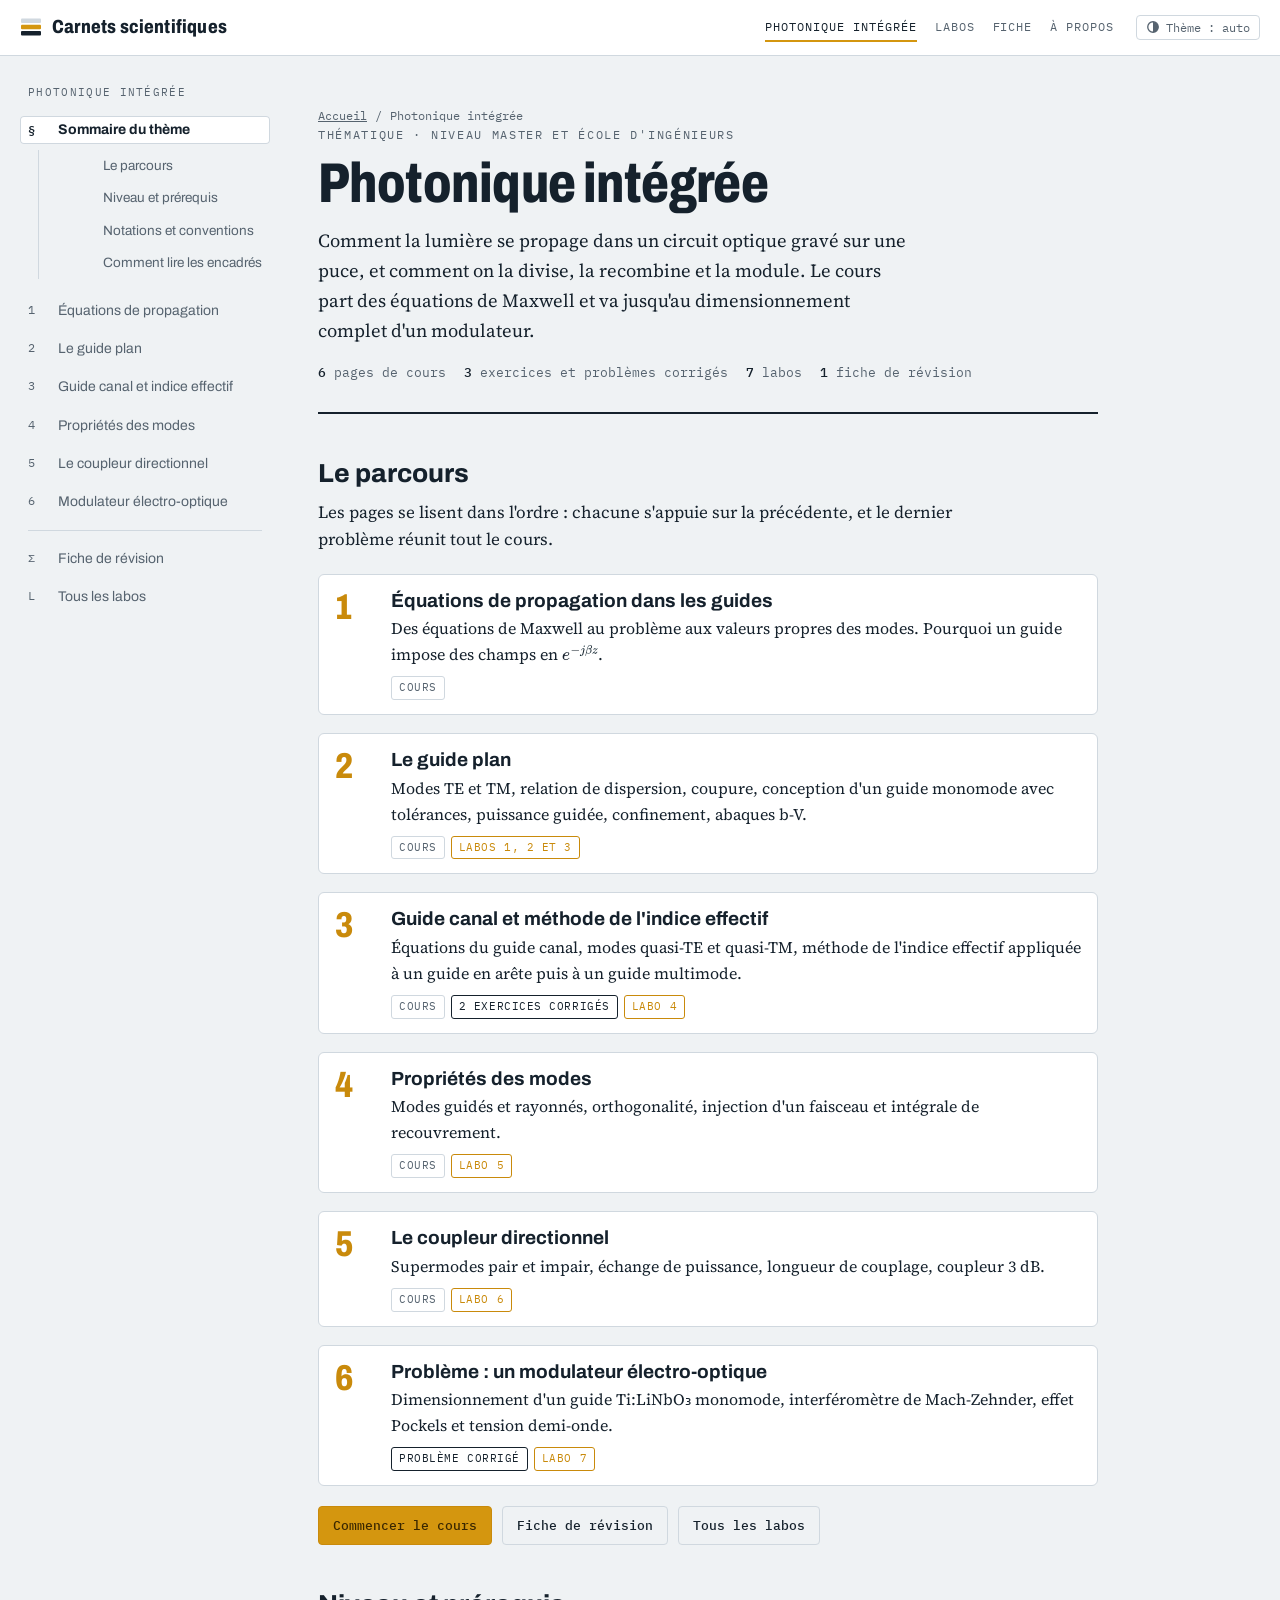
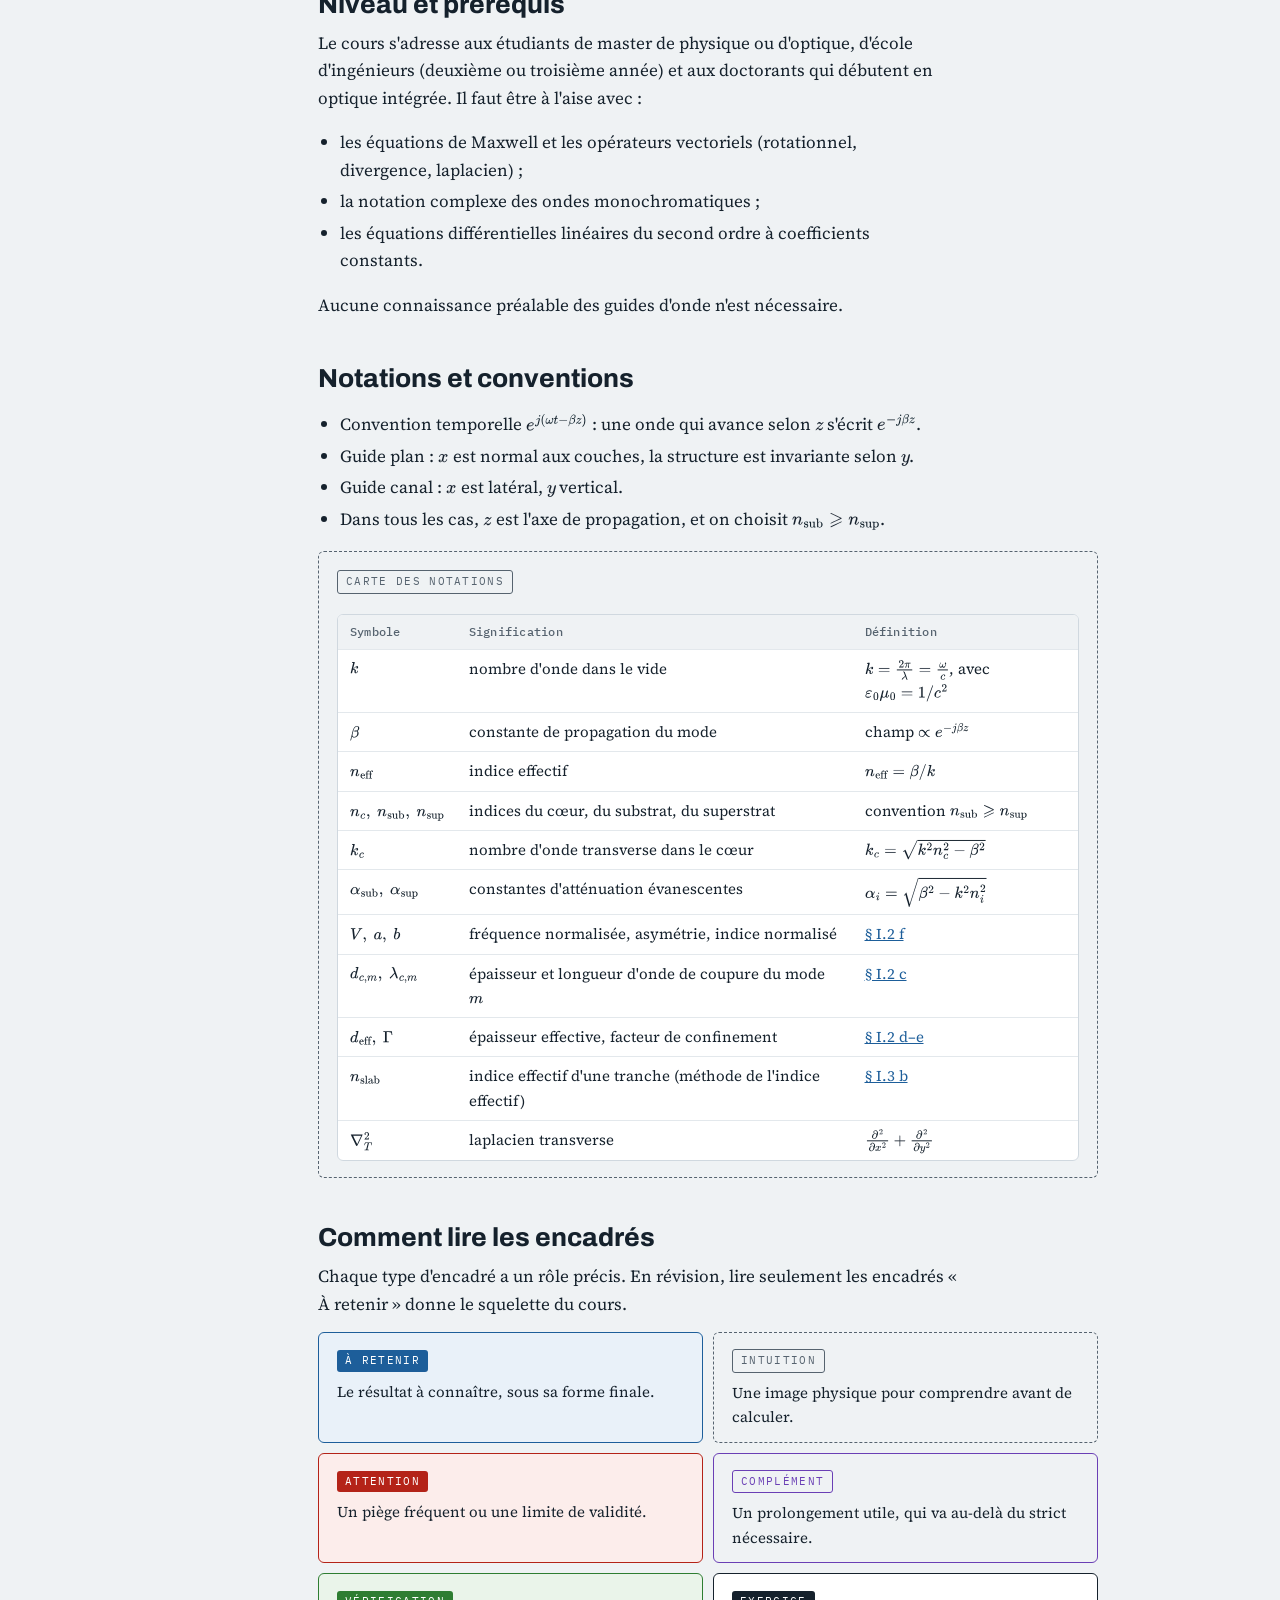
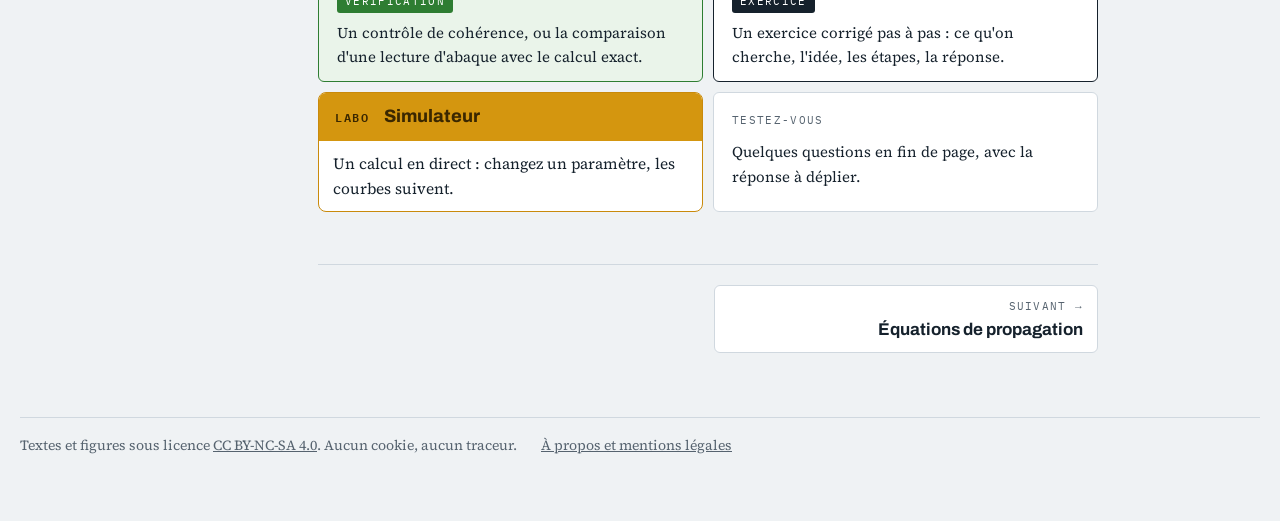
==== photonique-integree/index.html @ 3a386b7c "Add files via upload" ====
<!doctype html>
<html lang="fr">
<head>
<meta charset="utf-8">
<meta name="viewport" content="width=device-width,initial-scale=1,viewport-fit=cover">
<title>Photonique intégrée · cours, exercices corrigés et labos</title>
<meta name="claude:viewport-fit-sides" content="cover">
<meta name="description" content="Cours complet de photonique intégrée en français : guides d&#x27;onde plan et canal, méthode de l&#x27;indice effectif, coupleur directionnel, modulateur électro-optique. Démonstrations détaillées, exercices corrigés, simulateurs.">
<meta property="og:title" content="Photonique intégrée · cours, exercices corrigés et labos">
<meta property="og:description" content="Cours complet de photonique intégrée en français : guides d&#x27;onde plan et canal, méthode de l&#x27;indice effectif, coupleur directionnel, modulateur électro-optique. Démonstrations détaillées, exercices corrigés, simulateurs.">
<meta property="og:type" content="article">
<meta property="og:locale" content="fr_FR">
<meta property="og:site_name" content="Carnets scientifiques">
<meta name="theme-color" content="#EFF2F4" media="(prefers-color-scheme: light)">
<meta name="theme-color" content="#0E1317" media="(prefers-color-scheme: dark)">
<link rel="icon" href="../assets/favicon.svg" type="image/svg+xml">
<script>try{var t=localStorage.getItem('theme');if(t==='light'||t==='dark')document.documentElement.setAttribute('data-theme',t)}catch(e){}</script>
<link rel="preload" href="../assets/fonts/source-serif-4-latin-opsz-normal.woff2" as="font" type="font/woff2" crossorigin>
<link rel="stylesheet" href="../assets/fonts/polices.css">
<link rel="stylesheet" href="../assets/css/site.css">
<script defer src="../assets/js/mathjax-config.js"></script>
<script defer src="../assets/js/physique.js"></script>
<script defer src="../assets/js/trace.js"></script>
<script defer src="../assets/js/figures.js"></script>
<script defer src="../assets/js/labos.js"></script>
<script defer src="../assets/js/site.js"></script>
<script defer id="MathJax-script" src="../assets/vendor/mathjax/tex-svg-full.js"></script>
</head>
<body>
<a class="skip" href="#contenu">Aller au contenu</a>
<header class="topbar"><div class="topbar-in">
  <a class="brand" href="../index.html"><svg viewBox="0 0 22 22" aria-hidden="true"><rect x="1" y="2.5" width="20" height="4.5" rx="1" style="fill:var(--rule)"/><rect x="1" y="8.75" width="20" height="4.5" rx="1" style="fill:var(--amber)"/><rect x="1" y="15" width="20" height="4.5" rx="1" style="fill:var(--ink)"/></svg>Carnets scientifiques</a>
  <nav class="topnav" aria-label="Navigation du site">
    <a href="../photonique-integree/index.html" aria-current="page">Photonique intégrée</a>
    <a href="../photonique-integree/labos.html">Labos</a>
    <a href="../photonique-integree/fiche.html">Fiche</a>
    <a href="../a-propos.html">À propos</a>
  </nav>
  <button type="button" class="theme-btn" id="theme-toggle" aria-label="Changer de thème (automatique, clair, sombre)"><svg class="i-auto" viewBox="0 0 16 16" aria-hidden="true"><circle cx="8" cy="8" r="6" fill="none" stroke="currentColor" stroke-width="1.5"/><path d="M8 2a6 6 0 0 1 0 12z" fill="currentColor"/></svg><svg class="i-sun" viewBox="0 0 16 16" aria-hidden="true"><circle cx="8" cy="8" r="3.2" fill="currentColor"/><g stroke="currentColor" stroke-width="1.4" stroke-linecap="round"><path d="M8 1.2v1.6M8 13.2v1.6M1.2 8h1.6M13.2 8h1.6M3.2 3.2l1.1 1.1M11.7 11.7l1.1 1.1M3.2 12.8l1.1-1.1M11.7 4.3l1.1-1.1"/></g></svg><svg class="i-moon" viewBox="0 0 16 16" aria-hidden="true"><path d="M13.5 10.2A6 6 0 0 1 5.8 2.5a6 6 0 1 0 7.7 7.7z" fill="currentColor"/></svg><span>Thème : auto</span></button>
</div></header>
<div class="shell">
<aside class="side" aria-label="Sommaire">
  <p class="side-head"><a href="index.html">Photonique intégrée</a></p>
  <ol class="course">
    <li class="cur"><a href="index.html" aria-current="page"><span class="n">§</span><span>Sommaire du thème</span></a><ol class="toc" id="toc-list"></ol></li>
    <li><a href="equations-propagation.html"><span class="n">1</span><span>Équations de propagation</span></a></li>
    <li><a href="guide-plan.html"><span class="n">2</span><span>Le guide plan</span></a></li>
    <li><a href="guide-canal-indice-effectif.html"><span class="n">3</span><span>Guide canal et indice effectif</span></a></li>
    <li><a href="proprietes-des-modes.html"><span class="n">4</span><span>Propriétés des modes</span></a></li>
    <li><a href="coupleur-directionnel.html"><span class="n">5</span><span>Le coupleur directionnel</span></a></li>
    <li><a href="modulateur-electro-optique.html"><span class="n">6</span><span>Modulateur électro-optique</span></a></li>
    <li class="sep" aria-hidden="true"></li>
    <li><a href="fiche.html"><span class="n">Σ</span><span>Fiche de révision</span></a></li>
    <li><a href="labos.html"><span class="n">L</span><span>Tous les labos</span></a></li>
  </ol>
</aside>
<main id="contenu">
<div class="col">
<header class="hero">
  <nav class="crumbs" aria-label="Fil d'Ariane"><a href="../index.html">Accueil</a><span aria-hidden="true">/</span><span>Photonique intégrée</span></nav>
  <div class="eyebrow">Thématique · niveau master et école d'ingénieurs</div>
  <h1>Photonique intégrée</h1>
  <p class="lede">Comment la lumière se propage dans un circuit optique gravé sur une puce, et comment on la divise, la recombine et la module. Le cours part des équations de Maxwell et va jusqu'au dimensionnement complet d'un modulateur.</p>
  <div class="meta"><span><b>6</b> pages de cours</span><span><b>3</b> exercices et problèmes corrigés</span><span><b>7</b> labos</span><span><b>1</b> fiche de révision</span></div>
  <details class="toc-m"><summary>Dans cette page</summary><ol id="toc-list-m"></ol></details>
</header>
<h2 id="parcours">Le parcours</h2>
<p>Les pages se lisent dans l'ordre : chacune s'appuie sur la précédente, et le dernier problème réunit tout le cours.</p>
<ol class="path">
  <li><a class="pt-title" href="equations-propagation.html">Équations de propagation dans les guides</a>
    <p>Des équations de Maxwell au problème aux valeurs propres des modes. Pourquoi un guide impose des champs en $e^{-j\beta z}$.</p>
    <div class="chips"><span class="chip">Cours</span></div></li>
  <li><a class="pt-title" href="guide-plan.html">Le guide plan</a>
    <p>Modes TE et TM, relation de dispersion, coupure, conception d'un guide monomode avec tolérances, puissance guidée, confinement, abaques b-V.</p>
    <div class="chips"><span class="chip">Cours</span><span class="chip c-lab">Labos 1, 2 et 3</span></div></li>
  <li><a class="pt-title" href="guide-canal-indice-effectif.html">Guide canal et méthode de l'indice effectif</a>
    <p>Équations du guide canal, modes quasi-TE et quasi-TM, méthode de l'indice effectif appliquée à un guide en arête puis à un guide multimode.</p>
    <div class="chips"><span class="chip">Cours</span><span class="chip c-ex">2 exercices corrigés</span><span class="chip c-lab">Labo 4</span></div></li>
  <li><a class="pt-title" href="proprietes-des-modes.html">Propriétés des modes</a>
    <p>Modes guidés et rayonnés, orthogonalité, injection d'un faisceau et intégrale de recouvrement.</p>
    <div class="chips"><span class="chip">Cours</span><span class="chip c-lab">Labo 5</span></div></li>
  <li><a class="pt-title" href="coupleur-directionnel.html">Le coupleur directionnel</a>
    <p>Supermodes pair et impair, échange de puissance, longueur de couplage, coupleur 3 dB.</p>
    <div class="chips"><span class="chip">Cours</span><span class="chip c-lab">Labo 6</span></div></li>
  <li><a class="pt-title" href="modulateur-electro-optique.html">Problème : un modulateur électro-optique</a>
    <p>Dimensionnement d'un guide Ti:LiNbO₃ monomode, interféromètre de Mach-Zehnder, effet Pockels et tension demi-onde.</p>
    <div class="chips"><span class="chip c-ex">Problème corrigé</span><span class="chip c-lab">Labo 7</span></div></li>
</ol>
<div class="btns"><a class="btn" href="equations-propagation.html">Commencer le cours</a><a class="btn ghost" href="fiche.html">Fiche de révision</a><a class="btn ghost" href="labos.html">Tous les labos</a></div>

<h2 id="prerequis">Niveau et prérequis</h2>
<p>Le cours s'adresse aux étudiants de master de physique ou d'optique, d'école d'ingénieurs (deuxième ou troisième année) et aux doctorants qui débutent en optique intégrée. Il faut être à l'aise avec :</p>
<ul>
  <li>les équations de Maxwell et les opérateurs vectoriels (rotationnel, divergence, laplacien) ;</li>
  <li>la notation complexe des ondes monochromatiques ;</li>
  <li>les équations différentielles linéaires du second ordre à coefficients constants.</li>
</ul>
<p>Aucune connaissance préalable des guides d'onde n'est nécessaire.</p>

<h2 id="notations">Notations et conventions</h2>
<ul>
  <li>Convention temporelle $e^{j(\omega t - \beta z)}$ : une onde qui avance selon $z$ s'écrit $e^{-j\beta z}$.</li>
  <li>Guide plan : $x$ est normal aux couches, la structure est invariante selon $y$.</li>
  <li>Guide canal : $x$ est latéral, $y$ vertical.</li>
  <li>Dans tous les cas, $z$ est l'axe de propagation, et on choisit $\nsub \geqslant \nsup$.</li>
</ul>
<div class="box intu">
  <span class="tag">Carte des notations</span>
  <div class="tbl" style="margin-bottom:4px">
  <table>
    <thead><tr><th>Symbole</th><th>Signification</th><th>Définition</th></tr></thead>
    <tbody>
      <tr><td>$k$</td><td>nombre d'onde dans le vide</td><td>$k = \frac{2\pi}{\lambda} = \frac{\omega}{c}$, avec $\varepsilon_0\mu_0 = 1/c^2$</td></tr>
      <tr><td>$\beta$</td><td>constante de propagation du mode</td><td>champ $\propto e^{-j\beta z}$</td></tr>
      <tr><td>$\neff$</td><td>indice effectif</td><td>$\neff = \beta/k$</td></tr>
      <tr><td>$n_c,\ \nsub,\ \nsup$</td><td>indices du cœur, du substrat, du superstrat</td><td>convention $\nsub \geqslant \nsup$</td></tr>
      <tr><td>$k_c$</td><td>nombre d'onde transverse dans le cœur</td><td>$k_c = \sqrt{k^2 n_c^2 - \beta^2}$</td></tr>
      <tr><td>$\asub,\ \asup$</td><td>constantes d'atténuation évanescentes</td><td>$\alpha_i = \sqrt{\beta^2 - k^2 n_i^2}$</td></tr>
      <tr><td>$V,\ a,\ b$</td><td>fréquence normalisée, asymétrie, indice normalisé</td><td><a href="guide-plan.html#s-1-2f">§ I.2 f</a></td></tr>
      <tr><td>$d_{c,m},\ \lambda_{c,m}$</td><td>épaisseur et longueur d'onde de coupure du mode $m$</td><td><a href="guide-plan.html#s-1-2c">§ I.2 c</a></td></tr>
      <tr><td>$d_{\text{eff}},\ \Gamma$</td><td>épaisseur effective, facteur de confinement</td><td><a href="guide-plan.html#s-1-2d">§ I.2 d–e</a></td></tr>
      <tr><td>$\nslab$</td><td>indice effectif d'une tranche (méthode de l'indice effectif)</td><td><a href="guide-canal-indice-effectif.html#s-1-3b">§ I.3 b</a></td></tr>
      <tr><td>$\nabla_T^2$</td><td>laplacien transverse</td><td>$\frac{\partial^2}{\partial x^2} + \frac{\partial^2}{\partial y^2}$</td></tr>
    </tbody>
  </table>
  </div>
</div>

<h2 id="encadres">Comment lire les encadrés</h2>
<p>Chaque type d'encadré a un rôle précis. En révision, lire seulement les encadrés « À retenir » donne le squelette du cours.</p>
<div class="legend-grid">
  <div class="box key"><span class="tag">À retenir</span><p>Le résultat à connaître, sous sa forme finale.</p></div>
  <div class="box intu"><span class="tag">Intuition</span><p>Une image physique pour comprendre avant de calculer.</p></div>
  <div class="box warn"><span class="tag">Attention</span><p>Un piège fréquent ou une limite de validité.</p></div>
  <div class="box comp"><span class="tag">Complément</span><p>Un prolongement utile, qui va au-delà du strict nécessaire.</p></div>
  <div class="box check"><span class="tag">Vérification</span><p>Un contrôle de cohérence, ou la comparaison d'une lecture d'abaque avec le calcul exact.</p></div>
  <div class="box td"><span class="tag">Exercice</span><p>Un exercice corrigé pas à pas : ce qu'on cherche, l'idée, les étapes, la réponse.</p></div>
  <div class="lab"><div class="lab-head"><span class="lab-id">Labo</span><span class="lab-name">Simulateur</span></div><div class="lab-body"><p class="lab-intro">Un calcul en direct : changez un paramètre, les courbes suivent.</p></div></div>
  <div class="box"><span class="tag" style="padding-left:0;color:var(--muted)">Testez-vous</span><p>Quelques questions en fin de page, avec la réponse à déplier.</p></div>
</div>

<nav class="pager" aria-label="Pages voisines"><a class="next" href="equations-propagation.html"><span class="pl">Suivant →</span><span class="pt">Équations de propagation</span></a></nav>
</div>
</main>
</div>
<footer class="site-foot">
  <span>Textes et figures sous licence <a href="https://creativecommons.org/licenses/by-nc-sa/4.0/deed.fr" rel="license">CC BY-NC-SA 4.0</a>. Aucun cookie, aucun traceur.</span>
  <nav aria-label="Pied de page"><a href="../a-propos.html">À propos et mentions légales</a></nav>
</footer>
</body>
</html>
---- assets/fonts/polices.css ----
/* Polices hébergées sur le site (licence SIL Open Font License, voir LICENSE-*.txt).
   Aucune requête vers un service tiers. */
@font-face{font-family:'Archivo';font-style:normal;font-display:swap;font-weight:100 900;font-stretch:62% 125%;src:url(./archivo-latin-standard-normal.woff2) format('woff2-variations');unicode-range:U+0000-00FF,U+0131,U+0152-0153,U+02BB-02BC,U+02C6,U+02DA,U+02DC,U+0304,U+0308,U+0329,U+2000-206F,U+20AC,U+2122,U+2191,U+2193,U+2212,U+2215,U+FEFF,U+FFFD}
@font-face{font-family:'Archivo';font-style:normal;font-display:swap;font-weight:100 900;font-stretch:62% 125%;src:url(./archivo-latin-ext-standard-normal.woff2) format('woff2-variations');unicode-range:U+0100-02BA,U+02BD-02C5,U+02C7-02CC,U+02CE-02D7,U+02DD-02FF,U+0304,U+0308,U+0329,U+1D00-1DBF,U+1E00-1E9F,U+1EF2-1EFF,U+2020,U+20A0-20AB,U+20AD-20C4,U+2113,U+2C60-2C7F,U+A720-A7FF}
@font-face{font-family:'Source Serif 4';font-style:normal;font-display:swap;font-weight:200 900;src:url(./source-serif-4-latin-opsz-normal.woff2) format('woff2-variations');unicode-range:U+0000-00FF,U+0131,U+0152-0153,U+02BB-02BC,U+02C6,U+02DA,U+02DC,U+0304,U+0308,U+0329,U+2000-206F,U+20AC,U+2122,U+2191,U+2193,U+2212,U+2215,U+FEFF,U+FFFD}
@font-face{font-family:'Source Serif 4';font-style:italic;font-display:swap;font-weight:200 900;src:url(./source-serif-4-latin-opsz-italic.woff2) format('woff2-variations');unicode-range:U+0000-00FF,U+0131,U+0152-0153,U+02BB-02BC,U+02C6,U+02DA,U+02DC,U+0304,U+0308,U+0329,U+2000-206F,U+20AC,U+2122,U+2191,U+2193,U+2212,U+2215,U+FEFF,U+FFFD}
@font-face{font-family:'Source Serif 4';font-style:normal;font-display:swap;font-weight:200 900;src:url(./source-serif-4-latin-ext-opsz-normal.woff2) format('woff2-variations');unicode-range:U+0100-02BA,U+02BD-02C5,U+02C7-02CC,U+02CE-02D7,U+02DD-02FF,U+0304,U+0308,U+0329,U+1D00-1DBF,U+1E00-1E9F,U+1EF2-1EFF,U+2020,U+20A0-20AB,U+20AD-20C4,U+2113,U+2C60-2C7F,U+A720-A7FF}
@font-face{font-family:'Source Serif 4';font-style:italic;font-display:swap;font-weight:200 900;src:url(./source-serif-4-latin-ext-opsz-italic.woff2) format('woff2-variations');unicode-range:U+0100-02BA,U+02BD-02C5,U+02C7-02CC,U+02CE-02D7,U+02DD-02FF,U+0304,U+0308,U+0329,U+1D00-1DBF,U+1E00-1E9F,U+1EF2-1EFF,U+2020,U+20A0-20AB,U+20AD-20C4,U+2113,U+2C60-2C7F,U+A720-A7FF}
@font-face{font-family:'Source Serif 4';font-style:normal;font-display:swap;font-weight:200 900;src:url(./source-serif-4-greek-opsz-normal.woff2) format('woff2-variations');unicode-range:U+0370-0377,U+037A-037F,U+0384-038A,U+038C,U+038E-03A1,U+03A3-03FF}
@font-face{font-family:'Source Serif 4';font-style:italic;font-display:swap;font-weight:200 900;src:url(./source-serif-4-greek-opsz-italic.woff2) format('woff2-variations');unicode-range:U+0370-0377,U+037A-037F,U+0384-038A,U+038C,U+038E-03A1,U+03A3-03FF}
@font-face{font-family:'IBM Plex Mono';font-style:normal;font-display:swap;font-weight:400;src:url(./ibm-plex-mono-latin-400-normal.woff2) format('woff2');unicode-range:U+0000-00FF,U+0131,U+0152-0153,U+02BB-02BC,U+02C6,U+02DA,U+02DC,U+0304,U+0308,U+0329,U+2000-206F,U+20AC,U+2122,U+2191,U+2193,U+2212,U+2215,U+FEFF,U+FFFD}
@font-face{font-family:'IBM Plex Mono';font-style:normal;font-display:swap;font-weight:500;src:url(./ibm-plex-mono-latin-500-normal.woff2) format('woff2');unicode-range:U+0000-00FF,U+0131,U+0152-0153,U+02BB-02BC,U+02C6,U+02DA,U+02DC,U+0304,U+0308,U+0329,U+2000-206F,U+20AC,U+2122,U+2191,U+2193,U+2212,U+2215,U+FEFF,U+FFFD}
@font-face{font-family:'IBM Plex Mono';font-style:normal;font-display:swap;font-weight:600;src:url(./ibm-plex-mono-latin-600-normal.woff2) format('woff2');unicode-range:U+0000-00FF,U+0131,U+0152-0153,U+02BB-02BC,U+02C6,U+02DA,U+02DC,U+0304,U+0308,U+0329,U+2000-206F,U+20AC,U+2122,U+2191,U+2193,U+2212,U+2215,U+FEFF,U+FFFD}
@font-face{font-family:'IBM Plex Mono';font-style:normal;font-display:swap;font-weight:400;src:url(./ibm-plex-mono-latin-ext-400-normal.woff2) format('woff2');unicode-range:U+0100-02BA,U+02BD-02C5,U+02C7-02CC,U+02CE-02D7,U+02DD-02FF,U+0304,U+0308,U+0329,U+1D00-1DBF,U+1E00-1E9F,U+1EF2-1EFF,U+2020,U+20A0-20AB,U+20AD-20C4,U+2113,U+2C60-2C7F,U+A720-A7FF}
@font-face{font-family:'IBM Plex Mono';font-style:normal;font-display:swap;font-weight:500;src:url(./ibm-plex-mono-latin-ext-500-normal.woff2) format('woff2');unicode-range:U+0100-02BA,U+02BD-02C5,U+02C7-02CC,U+02CE-02D7,U+02DD-02FF,U+0304,U+0308,U+0329,U+1D00-1DBF,U+1E00-1E9F,U+1EF2-1EFF,U+2020,U+20A0-20AB,U+20AD-20C4,U+2113,U+2C60-2C7F,U+A720-A7FF}
@font-face{font-family:'IBM Plex Mono';font-style:normal;font-display:swap;font-weight:600;src:url(./ibm-plex-mono-latin-ext-600-normal.woff2) format('woff2');unicode-range:U+0100-02BA,U+02BD-02C5,U+02C7-02CC,U+02CE-02D7,U+02DD-02FF,U+0304,U+0308,U+0329,U+1D00-1DBF,U+1E00-1E9F,U+1EF2-1EFF,U+2020,U+20A0-20AB,U+20AD-20C4,U+2113,U+2C60-2C7F,U+A720-A7FF}
---- assets/css/site.css ----
/* Feuille de style commune à toutes les pages. Les couleurs sont des jetons (:root), redéfinis pour le thème sombre. */

/* Mise en page : barre de site, sommaire collant à gauche (cours + sections de la page), colonne de lecture ~74ch.
   Les labos sont des panneaux « salle jaune » (éclairage inactinique des salles de lithographie). */
:root{
  --bg:#EFF2F4; --paper:#FFFFFF; --ink:#15212C; --muted:#56636F; --rule:#D0D8DF; --rule-soft:#E3E8EC;
  --amber:#D4960F; --amber-ink:#3A2700; --amber-line:#C98A0B; --amber-wash:#FCF5E3;
  --field:#1D6FB8; --m1:#C2185B; --m2:#2E7D32; --m3:#D96C00; --m4:#6A3FB5;
  --warn:#B42318; --warn-wash:#FCEDEB; --key:#1D5E9A; --key-wash:#E9F1F9; --ok:#2E7D32; --ok-wash:#EAF4EA;
  --core:#BCD3E8; --sub:#E2E8ED; --sup:#F7F9FA; --core-line:#6F97BD;
  --pos:#D2492A; --neg:#2366B8;
  --f-display:"Archivo","Helvetica Neue",Arial,sans-serif;
  --f-body:"Source Serif 4","Iowan Old Style",Georgia,serif;
  --f-mono:"IBM Plex Mono",ui-monospace,"SFMono-Regular",Menlo,monospace;
}
@media (prefers-color-scheme: dark){
  :root:not([data-theme="light"]){
    --bg:#0E1317; --paper:#151C22; --ink:#E4EAEF; --muted:#9AA7B2; --rule:#2B353E; --rule-soft:#222B33;
    --amber:#E3A62A; --amber-ink:#241800; --amber-line:#B98714; --amber-wash:#231D10;
    --field:#5AA9EA; --m1:#F06292; --m2:#66BB6A; --m3:#FFA040; --m4:#A98BE8;
    --warn:#F2836F; --warn-wash:#2A1715; --key:#7DB4E8; --key-wash:#14212D; --ok:#7CC47F; --ok-wash:#142217;
    --core:#2D4A66; --sub:#1E262D; --sup:#11171C; --core-line:#5D8BB6;
    --pos:#F07A57; --neg:#5B9BE6;
    color-scheme:dark;
  }
}
:root[data-theme="dark"]{
  --bg:#0E1317; --paper:#151C22; --ink:#E4EAEF; --muted:#9AA7B2; --rule:#2B353E; --rule-soft:#222B33;
  --amber:#E3A62A; --amber-ink:#241800; --amber-line:#B98714; --amber-wash:#231D10;
  --field:#5AA9EA; --m1:#F06292; --m2:#66BB6A; --m3:#FFA040; --m4:#A98BE8;
  --warn:#F2836F; --warn-wash:#2A1715; --key:#7DB4E8; --key-wash:#14212D; --ok:#7CC47F; --ok-wash:#142217;
  --core:#2D4A66; --sub:#1E262D; --sup:#11171C; --core-line:#5D8BB6;
  --pos:#F07A57; --neg:#5B9BE6;
  color-scheme:dark;
}
*{box-sizing:border-box}
body{margin:0}
html{scroll-behavior:smooth}
@media (prefers-reduced-motion: reduce){html{scroll-behavior:auto}}
body{background:var(--bg);color:var(--ink);font-family:var(--f-body);font-size:17px;line-height:1.62;
  padding-left:max(16px,env(safe-area-inset-left,0px));padding-right:max(16px,env(safe-area-inset-right,0px));padding-block:0 64px}
a{color:var(--key)}
a:focus-visible,button:focus-visible,input:focus-visible,select:focus-visible,summary:focus-visible{outline:2px solid var(--amber);outline-offset:2px}
.shell{max-width:1240px;margin:0 auto;display:grid;grid-template-columns:250px minmax(0,1fr);gap:48px}
@media (max-width:980px){.shell{grid-template-columns:minmax(0,1fr);gap:0}}

/* ---------- Colonne principale ---------- */
main{min-width:0;padding-block:28px 0}
.col{max-width:780px}
header.hero{padding-block:22px 30px;border-bottom:2px solid var(--ink);margin-bottom:12px}
.eyebrow{font-family:var(--f-mono);font-size:12px;letter-spacing:.14em;text-transform:uppercase;color:var(--muted)}
h1{font-family:var(--f-display);font-stretch:78%;font-weight:800;font-size:clamp(34px,5.6vw,56px);line-height:1.02;letter-spacing:-.01em;margin:10px 0 14px;text-wrap:balance}
.lede{font-size:18.5px;color:var(--ink);max-width:66ch;margin:0}
.meta{display:flex;flex-wrap:wrap;gap:8px 18px;margin-top:16px;font-family:var(--f-mono);font-size:12.5px;color:var(--muted)}
.meta b{color:var(--ink);font-weight:500}
section.chap{padding-top:22px}
.chap-title{font-family:var(--f-display);font-stretch:85%;font-weight:800;font-size:clamp(28px,4vw,38px);line-height:1.1;margin:34px 0 4px;text-wrap:balance}
.chap-title .num{color:var(--muted);font-weight:600;margin-right:.35em}
h2{font-family:var(--f-display);font-weight:750;font-size:26px;line-height:1.18;margin:44px 0 6px;text-wrap:balance;scroll-margin-top:16px}
h2 .num{font-family:var(--f-mono);font-weight:500;font-size:.62em;color:var(--muted);display:block;letter-spacing:.06em;margin-bottom:2px}
h3{font-family:var(--f-mono);font-weight:600;font-size:12.5px;letter-spacing:.1em;text-transform:uppercase;color:var(--muted);margin:26px 0 4px;scroll-margin-top:16px}
h4{font-family:var(--f-mono);font-weight:600;font-size:12.5px;letter-spacing:.1em;text-transform:uppercase;color:var(--muted);margin:22px 0 4px}
p{margin:10px 0;max-width:72ch}
ul,ol{max-width:70ch;padding-left:1.3em}
li{margin:4px 0}
.small{font-size:15px;color:var(--muted)}
mjx-container[jax="SVG"][display="true"]{overflow-x:auto;overflow-y:hidden;max-width:100%;padding:2px 0;margin:12px 0!important}
.eq-steps{display:grid;gap:0}
.mono{font-family:var(--f-mono);font-size:.88em}

/* ---------- Encadrés ---------- */
.box{border:1px solid var(--rule);background:var(--paper);border-radius:6px;padding:14px 18px 12px;margin:18px 0;position:relative}
.box > .tag{font-family:var(--f-mono);font-size:11px;letter-spacing:.12em;text-transform:uppercase;display:inline-block;padding:2px 8px;border-radius:3px;margin-bottom:4px}
.box p:first-of-type{margin-top:4px}
.box.key{border-color:var(--key);background:var(--key-wash)}
.box.key > .tag{background:var(--key);color:var(--paper)}
.box.warn{border-color:var(--warn);background:var(--warn-wash)}
.box.warn > .tag{background:var(--warn);color:var(--paper)}
.box.intu{border-style:dashed;border-color:var(--muted);background:transparent}
.box.intu > .tag{border:1px solid var(--muted);color:var(--muted)}
.box.check{border-color:var(--ok);background:var(--ok-wash)}
.box.check > .tag{background:var(--ok);color:var(--paper)}
.box.comp{border-color:var(--m4);background:transparent}
.box.comp > .tag{border:1px solid var(--m4);color:var(--m4)}
.box.td{border-color:var(--ink);border-width:1px 1px 1px 1px;background:var(--paper)}
.box.td > .tag{background:var(--ink);color:var(--paper)}

/* ---------- Figures ---------- */
figure{margin:22px 0;min-width:0}
figure .fig-scroll{overflow-x:auto;background:var(--paper);border:1px solid var(--rule-soft);border-radius:6px;padding:10px}
figure .fig-scroll > svg{display:block;width:100%;min-width:520px;height:auto}
figure .fig-scroll.narrow > svg{min-width:300px;max-width:440px;margin:0 auto}
figcaption{font-size:14.5px;color:var(--muted);margin-top:8px;max-width:72ch;line-height:1.45}
figcaption b{color:var(--ink);font-family:var(--f-mono);font-weight:500;font-size:12.5px;letter-spacing:.04em;margin-right:6px}
svg text{font-family:var(--f-mono)}
.plot svg{display:block;width:100%;height:auto}
.maps{display:grid;grid-template-columns:repeat(auto-fill,minmax(150px,1fr));gap:12px}
.maps figure{margin:0}
.maps canvas{width:100%;height:auto;display:block;border-radius:4px}
.maps .mlab{font-family:var(--f-mono);font-size:12.5px;margin-top:4px;color:var(--ink)}
.maps .mlab span{color:var(--muted)}

/* ---------- Tableaux ---------- */
.tbl{overflow-x:auto;margin:16px 0;border:1px solid var(--rule);border-radius:6px;background:var(--paper)}
table{border-collapse:collapse;width:100%;font-size:15px}
th,td{padding:7px 12px;text-align:left;border-bottom:1px solid var(--rule-soft);vertical-align:top}
th{font-family:var(--f-mono);font-size:12px;letter-spacing:.02em;color:var(--muted);font-weight:500;background:var(--bg)}
tr:last-child td{border-bottom:0}
td.num,th.num{text-align:right;font-family:var(--f-mono);font-variant-numeric:tabular-nums;font-size:14px;white-space:nowrap}
td.flag{color:var(--warn);font-family:var(--f-mono);font-size:13px}

/* ---------- Labos (panneaux « salle jaune ») ---------- */
.lab{border:1px solid var(--amber-line);border-radius:8px;background:var(--paper);margin:28px 0;overflow:hidden;scroll-margin-top:16px}
.lab-head{background:var(--amber);color:var(--amber-ink);padding:9px 16px;display:flex;flex-wrap:wrap;gap:4px 14px;align-items:baseline}
.lab-head .lab-id{font-family:var(--f-mono);font-size:12px;font-weight:600;letter-spacing:.14em;text-transform:uppercase}
.lab-head .lab-name{font-family:var(--f-display);font-weight:750;font-size:18px}
.lab-body{padding:14px 16px 16px;display:grid;gap:14px}
.lab-intro{font-size:15.5px;margin:0;max-width:75ch}
.ctrls{display:grid;grid-template-columns:repeat(auto-fill,minmax(210px,1fr));gap:10px 18px;background:var(--amber-wash);border:1px solid var(--rule-soft);border-radius:6px;padding:12px 14px}
.ctl{display:grid;gap:3px;min-width:0}
.ctl label{font-family:var(--f-mono);font-size:12px;color:var(--muted);display:flex;justify-content:space-between;gap:6px}
.ctl .row{display:grid;grid-template-columns:minmax(0,1fr) 84px;gap:8px;align-items:center}
.ctl input[type=range]{width:100%;accent-color:var(--amber-line);min-width:0}
.ctl input[type=number],.ctl select{width:100%;font-family:var(--f-mono);font-size:13.5px;padding:4px 6px;border:1px solid var(--rule);border-radius:4px;background:var(--paper);color:var(--ink);font-variant-numeric:tabular-nums}
.ctl select{grid-column:1/-1}
.presets{display:flex;flex-wrap:wrap;gap:8px;align-items:center}
.presets span{font-family:var(--f-mono);font-size:12px;color:var(--muted)}
button.pre{font-family:var(--f-mono);font-size:12.5px;padding:5px 10px;border-radius:4px;border:1px solid var(--amber-line);background:var(--paper);color:var(--ink);cursor:pointer}
button.pre:hover{background:var(--amber-wash)}
button.pre[aria-pressed="true"]{background:var(--amber);color:var(--amber-ink);border-color:var(--amber)}
.readout{display:grid;grid-template-columns:repeat(auto-fill,minmax(150px,1fr));gap:8px}
.ro{border:1px solid var(--rule);border-radius:6px;padding:8px 10px;background:var(--paper);min-width:0}
.ro .k{font-family:var(--f-mono);font-size:11.5px;color:var(--muted);letter-spacing:.04em}
.ro .v{font-family:var(--f-mono);font-size:18px;font-variant-numeric:tabular-nums;font-weight:500;overflow-wrap:anywhere}
.ro.good{border-color:var(--ok)} .ro.bad{border-color:var(--warn)}
.ro.good .v{color:var(--ok)} .ro.bad .v{color:var(--warn)}
.plots{display:grid;grid-template-columns:repeat(auto-fit,minmax(300px,1fr));gap:14px}
.plot{min-width:0;border:1px solid var(--rule-soft);border-radius:6px;padding:6px;background:var(--paper)}
.plot .pt{font-family:var(--f-mono);font-size:12px;color:var(--muted);padding:2px 4px 4px}
.lab canvas{width:100%;height:auto;display:block}
.legend{display:flex;flex-wrap:wrap;gap:6px 14px;font-family:var(--f-mono);font-size:12px;color:var(--muted);padding:2px 4px}
.legend i{display:inline-block;width:14px;height:3px;vertical-align:middle;margin-right:5px;border-radius:2px}
.mode-pick{display:flex;flex-wrap:wrap;gap:6px}
.lab .note{font-size:14px;color:var(--muted);margin:0}
hr.sep{border:0;border-top:1px solid var(--rule);margin:40px 0}

/* SVG : classes liées aux jetons de couleur */
.s-ink{stroke:var(--ink);fill:none}
.s-mut{stroke:var(--muted);fill:none}
.s-rule{stroke:var(--rule);fill:none}
.s-f{stroke:var(--field);fill:none}
.s-acc{stroke:var(--amber-line);fill:none}
.s-warn{stroke:var(--warn);fill:none}
.f-core{fill:var(--core);stroke:var(--core-line)}
.f-sub{fill:var(--sub);stroke:none}
.f-sup{fill:var(--sup);stroke:none}
.f-paper{fill:var(--paper)}
.f-ink{fill:var(--ink)} .f-mut{fill:var(--muted)} .f-f{fill:var(--field)} .f-acc{fill:var(--amber-line)} .f-warn{fill:var(--warn)}
.f-m1{fill:var(--m1)}
.t{fill:var(--ink);font-size:13px}
.t.s{font-size:11.5px} .t.m{fill:var(--muted)} .t.f{fill:var(--field)} .t.w{fill:var(--warn)} .t.b{font-weight:600}
.t.acc{fill:var(--amber-line)}
.grid{stroke:var(--rule-soft);stroke-width:1}
.axis{stroke:var(--muted);stroke-width:1}
.c0{stroke:var(--field)} .c1{stroke:var(--m1)} .c2{stroke:var(--m2)} .c3{stroke:var(--m3)} .c4{stroke:var(--m4)} .cI{stroke:var(--ink)} .cM{stroke:var(--muted)} .cA{stroke:var(--amber-line)} .cW{stroke:var(--warn)}
.fc0{fill:var(--field)} .fc1{fill:var(--m1)} .fc2{fill:var(--m2)} .fc3{fill:var(--m3)} .fc4{fill:var(--m4)}
.band-sub{fill:var(--sub)} .band-core{fill:var(--core);opacity:.7} .band-sup{fill:var(--sup)} .band-win{fill:var(--ok);opacity:.14} .band-amb{fill:var(--amber);opacity:.16}
.band-bad{fill:var(--warn);opacity:.12}
/* ---------- Corrections pas à pas ---------- */
.goal{border-left:3px solid var(--amber-line);background:var(--amber-wash);padding:9px 14px;border-radius:0 6px 6px 0;margin:14px 0;max-width:none}
ol.steps{list-style:none;counter-reset:st;padding:0;margin:14px 0 10px;max-width:none}
ol.steps>li{counter-increment:st;position:relative;padding:0 0 14px 40px;margin:0}
ol.steps>li::before{content:counter(st);position:absolute;left:0;top:1px;width:26px;height:26px;border-radius:50%;border:1.5px solid var(--ink);background:var(--paper);font-family:var(--f-mono);font-size:12.5px;font-weight:600;display:flex;align-items:center;justify-content:center}
ol.steps>li::after{content:"";position:absolute;left:13px;top:31px;bottom:4px;border-left:1px dashed var(--rule)}
ol.steps>li:last-child::after{display:none}
ol.steps .st{display:block;font-family:var(--f-display);font-weight:700;font-size:16.5px;line-height:1.3;margin:2px 0 2px}
ol.steps p{margin:6px 0}
ol.steps ul{margin:6px 0}
ol.steps .tbl{margin:10px 0}
.why{color:var(--muted);font-size:15.5px}
.why::before{content:"Pourquoi · ";font-family:var(--f-mono);font-size:11px;letter-spacing:.08em;text-transform:uppercase;color:var(--amber-line)}
.res{border:1.5px solid var(--ok);background:var(--ok-wash);border-radius:6px;padding:8px 14px 10px;margin:10px 0 6px;max-width:72ch}
.res::before{content:"Réponse";display:block;font-family:var(--f-mono);font-size:11px;letter-spacing:.12em;text-transform:uppercase;color:var(--ok);margin-bottom:2px}
.qh{font-family:var(--f-display);font-weight:700;font-size:18.5px;line-height:1.3;margin:30px 0 6px;max-width:none}
.qh .qn{font-family:var(--f-mono);font-size:12px;font-weight:600;background:var(--ink);color:var(--paper);padding:3px 8px;border-radius:3px;margin-right:10px;vertical-align:2px}
.pc{font-family:var(--f-mono);font-size:10.5px;font-weight:500;letter-spacing:.08em;text-transform:uppercase;color:var(--m4);border:1px solid var(--m4);padding:1px 6px;border-radius:3px;margin-left:8px;vertical-align:3px;white-space:nowrap}
.recap-grid{display:grid;grid-template-columns:repeat(auto-fit,minmax(320px,1fr));gap:12px}
.recap-grid .box{margin:0;min-width:0}
.recap-grid mjx-container[jax="SVG"][display="true"]{font-size:88%}

/* =====================================================================
   Structure du site : barre, sommaire latéral, fil d'Ariane, navigation
   ===================================================================== */
.skip{position:absolute;left:-9999px;top:0}
.skip:focus{left:max(16px,env(safe-area-inset-left,0px));top:8px;z-index:20;background:var(--paper);color:var(--ink);padding:8px 12px;border:2px solid var(--amber);border-radius:4px}

.topbar{background:var(--paper);border-bottom:1px solid var(--rule);
  margin-left:calc(-1 * max(16px,env(safe-area-inset-left,0px)));margin-right:calc(-1 * max(16px,env(safe-area-inset-right,0px)));
  padding-left:max(16px,env(safe-area-inset-left,0px));padding-right:max(16px,env(safe-area-inset-right,0px))}
.topbar-in{max-width:1240px;margin:0 auto;display:flex;flex-wrap:wrap;align-items:center;gap:10px 22px;padding-block:12px}
.brand{font-family:var(--f-display);font-weight:800;font-stretch:80%;font-size:19px;letter-spacing:.01em;color:var(--ink);text-decoration:none;display:flex;align-items:center;gap:10px;margin-right:auto}
.brand svg{width:22px;height:22px;flex:none}
.topnav{display:flex;flex-wrap:wrap;align-items:center;gap:4px 18px;font-family:var(--f-mono);font-size:12px;letter-spacing:.08em;text-transform:uppercase}
.topnav a{color:var(--muted);text-decoration:none;padding:4px 0;border-bottom:2px solid transparent}
.topnav a:hover{color:var(--ink)}
.topnav a[aria-current]{color:var(--ink);border-bottom-color:var(--amber)}
.theme-btn{font-family:var(--f-mono);font-size:12px;color:var(--muted);background:transparent;border:1px solid var(--rule);border-radius:4px;padding:4px 9px;cursor:pointer;display:inline-flex;gap:6px;align-items:center}
.theme-btn:hover{color:var(--ink);border-color:var(--muted)}
.theme-btn svg{width:14px;height:14px;flex:none}
@media (max-width:640px){
  .topbar-in{gap:6px 14px;padding-block:10px}
  .brand{font-size:18px}
  .theme-btn{order:2;padding:6px}
  .theme-btn span{position:absolute;width:1px;height:1px;overflow:hidden;clip:rect(0 0 0 0);white-space:nowrap}
  .topnav{order:3;width:100%;gap:2px 14px;font-size:11.5px;letter-spacing:.04em}
}
.theme-btn .i-sun,.theme-btn .i-moon,.theme-btn .i-auto{display:none}
.theme-btn[data-mode="light"] .i-sun,.theme-btn[data-mode="dark"] .i-moon,.theme-btn[data-mode="auto"] .i-auto{display:block}

/* Sommaire latéral : liste des chapitres, la page courante déplie ses sections */
.side{position:sticky;top:env(safe-area-inset-top,0px);align-self:start;max-height:100vh;overflow:auto;padding-block:28px;font-family:var(--f-display);font-size:14px}
.side-head{font-family:var(--f-mono);font-size:11px;letter-spacing:.12em;text-transform:uppercase;color:var(--muted);margin:0 0 10px;padding-left:8px}
.side-head a{color:inherit;text-decoration:none}
.side-head a:hover{color:var(--ink)}
ol.course{list-style:none;margin:0;padding:0;display:grid;gap:2px}
ol.course > li > a{display:grid;grid-template-columns:24px 1fr;gap:6px;text-decoration:none;color:var(--muted);padding:5px 8px;border-radius:4px;line-height:1.3}
ol.course > li > a .n{font-family:var(--f-mono);font-size:11.5px;padding-top:1px}
ol.course > li > a:hover{color:var(--ink);background:var(--paper)}
ol.course > li.cur > a{color:var(--ink);font-weight:700;background:var(--paper);box-shadow:inset 0 0 0 1px var(--rule)}
ol.course > li.sep{border-top:1px solid var(--rule);margin:8px 8px}
ol.toc:empty{display:none}
ol.toc{list-style:none;margin:6px 0 8px 18px;padding:0 0 0 8px;border-left:1px solid var(--rule);display:grid;gap:1px;font-size:13.5px}
ol.toc li a{display:grid;grid-template-columns:46px 1fr;gap:4px;text-decoration:none;color:var(--muted);padding:3px 6px;border-radius:4px;line-height:1.3}
ol.toc li a .n{font-family:var(--f-mono);font-size:11px;padding-top:1px}
ol.toc li a:hover{color:var(--ink)}
ol.toc li a.on{color:var(--ink);background:var(--paper)}
ol.toc li.tl a .n{color:var(--amber-line)}
ol.toc li.ex a .n{color:var(--ink);font-weight:600}
details.toc-m{display:none}
@media (max-width:980px){
  .side{display:none}
  details.toc-m{display:block;margin:16px 0 0;background:var(--paper);border:1px solid var(--rule);border-radius:6px;font-family:var(--f-display)}
  details.toc-m summary{cursor:pointer;padding:10px 14px;font-family:var(--f-mono);font-size:12px;letter-spacing:.1em;text-transform:uppercase;color:var(--muted)}
  details.toc-m ol{list-style:none;margin:0;padding:0 14px 12px;display:grid;gap:2px;font-size:15px}
  details.toc-m a{color:var(--ink);text-decoration:none;display:block;padding:3px 0}
  details.toc-m .n{font-family:var(--f-mono);font-size:12px;color:var(--muted);display:inline-block;width:52px}
}

.crumbs{font-family:var(--f-mono);font-size:12px;color:var(--muted);display:flex;flex-wrap:wrap;gap:4px 8px;margin:0}
.crumbs a{color:var(--muted)}
.crumbs a:hover{color:var(--ink)}

/* Objectifs et prérequis en tête de chapitre */
.goals{display:grid;grid-template-columns:repeat(auto-fit,minmax(250px,1fr));gap:14px 32px;border:1px solid var(--rule);border-radius:6px;background:var(--paper);padding:14px 18px 12px;margin:22px 0 10px}
.goals > div{min-width:0}
.gh{font-family:var(--f-mono);font-size:11px;letter-spacing:.12em;text-transform:uppercase;color:var(--muted);margin:0 0 4px}
.goals ul{margin:0;padding-left:1.1em;font-size:16px}
.goals li{margin:3px 0}

/* Testez-vous : questions dont la réponse se déplie */
.quiz{display:grid;gap:8px;margin:14px 0;max-width:780px}
.quiz details{border:1px solid var(--rule);border-radius:6px;background:var(--paper)}
.quiz summary{cursor:pointer;list-style:none;padding:11px 14px 11px 44px;position:relative;font-family:var(--f-display);font-weight:600;font-size:16.5px;line-height:1.38}
.quiz summary::-webkit-details-marker{display:none}
.quiz summary::before{content:"?";position:absolute;left:13px;top:12px;width:20px;height:20px;border-radius:50%;border:1.5px solid var(--amber-line);color:var(--amber-line);font-family:var(--f-mono);font-size:11.5px;font-weight:600;display:flex;align-items:center;justify-content:center;box-sizing:border-box}
.quiz details[open] summary::before{content:"✓";border-color:var(--ok);color:var(--ok)}
.quiz details[open] summary{border-bottom:1px dashed var(--rule)}
.quiz .ans{padding:6px 16px 10px 44px;font-size:16px}
.quiz .ans p{margin:6px 0}

/* Précédent / suivant */
.pager{display:grid;grid-template-columns:1fr 1fr;gap:12px;margin:52px 0 0;border-top:1px solid var(--rule);padding-top:20px;max-width:780px}
.pager a{display:grid;gap:3px;text-decoration:none;color:var(--ink);border:1px solid var(--rule);border-radius:6px;padding:12px 14px;background:var(--paper);min-width:0}
.pager a:hover{border-color:var(--amber-line)}
.pager .pl{font-family:var(--f-mono);font-size:11px;letter-spacing:.12em;text-transform:uppercase;color:var(--muted)}
.pager .pt{font-family:var(--f-display);font-weight:700;font-size:17px;line-height:1.25}
.pager .next{text-align:right;grid-column:2}
@media (max-width:560px){.pager{grid-template-columns:1fr}.pager .next{grid-column:auto}}

.site-foot{max-width:1240px;margin:64px auto 0;padding-top:16px;border-top:1px solid var(--rule);display:flex;flex-wrap:wrap;gap:8px 24px;font-size:14px;color:var(--muted)}
.site-foot a{color:var(--muted)}
.site-foot a:hover{color:var(--ink)}
.note-src{font-size:14.5px;color:var(--muted);border-left:2px solid var(--rule);padding-left:12px;margin:14px 0}
.todo{background:var(--warn-wash);border:1px dashed var(--warn);color:var(--warn);padding:1px 6px;border-radius:3px;font-family:var(--f-mono);font-size:.84em}

/* =====================================================================
   Accueil et pages de thème
   ===================================================================== */
.wide{max-width:1240px;margin:0 auto;min-width:0}
.home-hero{display:grid;grid-template-columns:minmax(0,1fr) minmax(0,1fr);gap:44px;align-items:center;padding-block:44px 40px;border-bottom:2px solid var(--ink)}
.home-hero h1{font-size:clamp(36px,5.2vw,60px);margin:12px 0 16px}
.home-hero .lede{max-width:52ch}
.hero-fig{margin:0;background:var(--paper);border:1px solid var(--rule-soft);border-radius:8px;padding:12px 12px 8px}
.hero-fig svg{display:block;width:100%;height:auto}
.hero-fig figcaption{font-size:13.5px;margin-top:6px}
@media (max-width:860px){.home-hero{grid-template-columns:minmax(0,1fr);gap:26px;padding-block:30px 28px}}
.sec-title{font-family:var(--f-display);font-weight:800;font-stretch:85%;font-size:clamp(26px,3.4vw,34px);line-height:1.1;margin:44px 0 6px;text-wrap:balance}
.sec-sub{color:var(--muted);margin:0 0 14px;max-width:70ch}

.theme-card{display:grid;grid-template-columns:minmax(0,1fr) minmax(0,1.15fr);gap:18px 36px;border:1px solid var(--rule);border-radius:8px;background:var(--paper);padding:22px 24px;margin:18px 0}
@media (max-width:860px){.theme-card{grid-template-columns:minmax(0,1fr)}}
.tc-title{font-family:var(--f-display);font-weight:800;font-stretch:85%;font-size:30px;line-height:1.05;margin:4px 0 8px;text-transform:none;letter-spacing:0;color:var(--ink)}
.tc-title a{color:var(--ink);text-decoration:none}
.tc-title a:hover{text-decoration:underline;text-decoration-thickness:2px;text-decoration-color:var(--amber)}
.tc-stats{display:flex;flex-wrap:wrap;gap:6px 18px;font-family:var(--f-mono);font-size:12.5px;color:var(--muted);margin:10px 0 14px}
.tc-stats b{color:var(--ink);font-weight:600}
.btn{display:inline-flex;align-items:center;gap:8px;font-family:var(--f-mono);font-size:13px;font-weight:500;padding:8px 14px;border-radius:4px;text-decoration:none;border:1px solid var(--amber-line);color:var(--amber-ink);background:var(--amber)}
.btn:hover{filter:brightness(1.06)}
.btn.ghost{background:transparent;color:var(--ink);border-color:var(--rule)}
.btn.ghost:hover{border-color:var(--ink);filter:none}
.btns{display:flex;flex-wrap:wrap;gap:10px}
ol.mini{list-style:none;margin:0;padding:0;display:grid;gap:0;counter-reset:mc;border-top:1px solid var(--rule-soft)}
ol.mini li{counter-increment:mc;display:grid;grid-template-columns:28px minmax(0,1fr) auto;gap:4px 10px;align-items:baseline;padding:8px 0;border-bottom:1px solid var(--rule-soft)}
ol.mini li::before{content:counter(mc);font-family:var(--f-mono);font-size:12px;color:var(--amber-line);font-weight:600}
ol.mini a{color:var(--ink);text-decoration:none;font-family:var(--f-display);font-weight:600;font-size:15.5px;line-height:1.3}
ol.mini a:hover{text-decoration:underline}
ol.mini .chips{justify-content:flex-end}

.features{display:grid;grid-template-columns:repeat(auto-fit,minmax(240px,1fr));gap:22px 32px;margin:14px 0 0}
.features > div{min-width:0;border-top:2px solid var(--ink);padding-top:10px}
.features h3{margin:0 0 4px;color:var(--ink)}
.features p{margin:4px 0;font-size:16px}

/* Parcours d'un thème */
ol.path{list-style:none;counter-reset:ch;padding:0;margin:16px 0;display:grid;gap:10px;max-width:none}
ol.path > li{counter-increment:ch;display:grid;grid-template-columns:42px minmax(0,1fr);gap:2px 14px;border:1px solid var(--rule);border-radius:6px;background:var(--paper);padding:14px 16px}
ol.path > li::before{content:counter(ch);grid-row:1 / span 3;font-family:var(--f-display);font-weight:800;font-stretch:78%;font-size:36px;line-height:1;color:var(--amber-line)}
ol.path > li > *{grid-column:2;min-width:0}
ol.path .pt-title{font-family:var(--f-display);font-weight:700;font-size:19px;line-height:1.25;color:var(--ink);text-decoration:none}
ol.path .pt-title:hover{text-decoration:underline}
ol.path p{margin:2px 0 6px;font-size:16px;max-width:none}
.chips{display:flex;flex-wrap:wrap;gap:6px}
.chip{font-family:var(--f-mono);font-size:11px;letter-spacing:.05em;text-transform:uppercase;padding:2px 7px;border-radius:3px;border:1px solid var(--rule);color:var(--muted);white-space:nowrap}
.chip.c-lab{border-color:var(--amber-line);color:var(--amber-line)}
.chip.c-ex{border-color:var(--ink);color:var(--ink)}
.legend-grid{display:grid;grid-template-columns:repeat(auto-fit,minmax(300px,1fr));gap:10px;margin:14px 0}
.legend-grid .box,.legend-grid .lab{margin:0;font-size:15px;min-width:0}
.legend-grid .box p{margin:4px 0 0}
.legend-grid .lab-body{padding:10px 14px}
.lab-index{display:grid;grid-template-columns:minmax(0,1fr);gap:8px;margin:18px 0 8px}
.lab-index a{display:grid;grid-template-columns:76px minmax(0,1fr);gap:0 12px;text-decoration:none;color:var(--ink);border:1px solid var(--amber-line);border-radius:6px;padding:10px 12px;background:var(--paper)}
.lab-index a:hover{background:var(--amber-wash)}
.lab-index .li-n{font-family:var(--f-mono);font-size:11px;letter-spacing:.12em;text-transform:uppercase;color:var(--amber-line);font-weight:600}
.lab-index .li-n{grid-row:span 2;padding-top:3px}
.lab-index .li-t{font-family:var(--f-display);font-weight:700;font-size:16.5px}
.lab-index .li-d{font-size:14.5px;color:var(--muted)}
.lab-ctx{font-size:14.5px;color:var(--muted);margin:36px 0 -16px}
.prose h2{font-size:24px}
.prose p,.prose li{max-width:70ch}
.prose dl{display:grid;grid-template-columns:minmax(0,180px) minmax(0,1fr);gap:6px 18px;margin:12px 0;max-width:760px}
.prose dt{font-family:var(--f-mono);font-size:12.5px;color:var(--muted);padding-top:3px}
.prose dd{margin:0}
@media (max-width:560px){.prose dl{grid-template-columns:minmax(0,1fr)}.prose dt{padding-top:8px}}

/* =====================================================================
   Impression : texte noir sur blanc, sans navigation ni labos
   ===================================================================== */
@media print{
  :root,:root:not([data-theme="light"]),:root[data-theme="dark"]{
    --bg:#FFFFFF; --paper:#FFFFFF; --ink:#000000; --muted:#444B52; --rule:#C8CED4; --rule-soft:#DDE2E6;
    --amber:#D4960F; --amber-ink:#3A2700; --amber-line:#9A6A08; --amber-wash:#FFFFFF;
    --field:#1D6FB8; --m1:#C2185B; --m2:#2E7D32; --m3:#D96C00; --m4:#6A3FB5;
    --warn:#B42318; --warn-wash:#FFFFFF; --key:#1D5E9A; --key-wash:#FFFFFF; --ok:#2E7D32; --ok-wash:#FFFFFF;
    --core:#BCD3E8; --sub:#E2E8ED; --sup:#F7F9FA; --core-line:#6F97BD; --pos:#D2492A; --neg:#2366B8;
    color-scheme:light;
  }
  .topbar,.side,details.toc-m,.pager,.lab,.skip,.theme-btn,.site-foot nav{display:none!important}
  .shell{display:block}
  body{font-size:11.5pt}
  .quiz details{break-inside:avoid}
  .quiz details > .ans{display:block}
  figure,.box{break-inside:avoid}
  a{color:inherit;text-decoration:none}
}
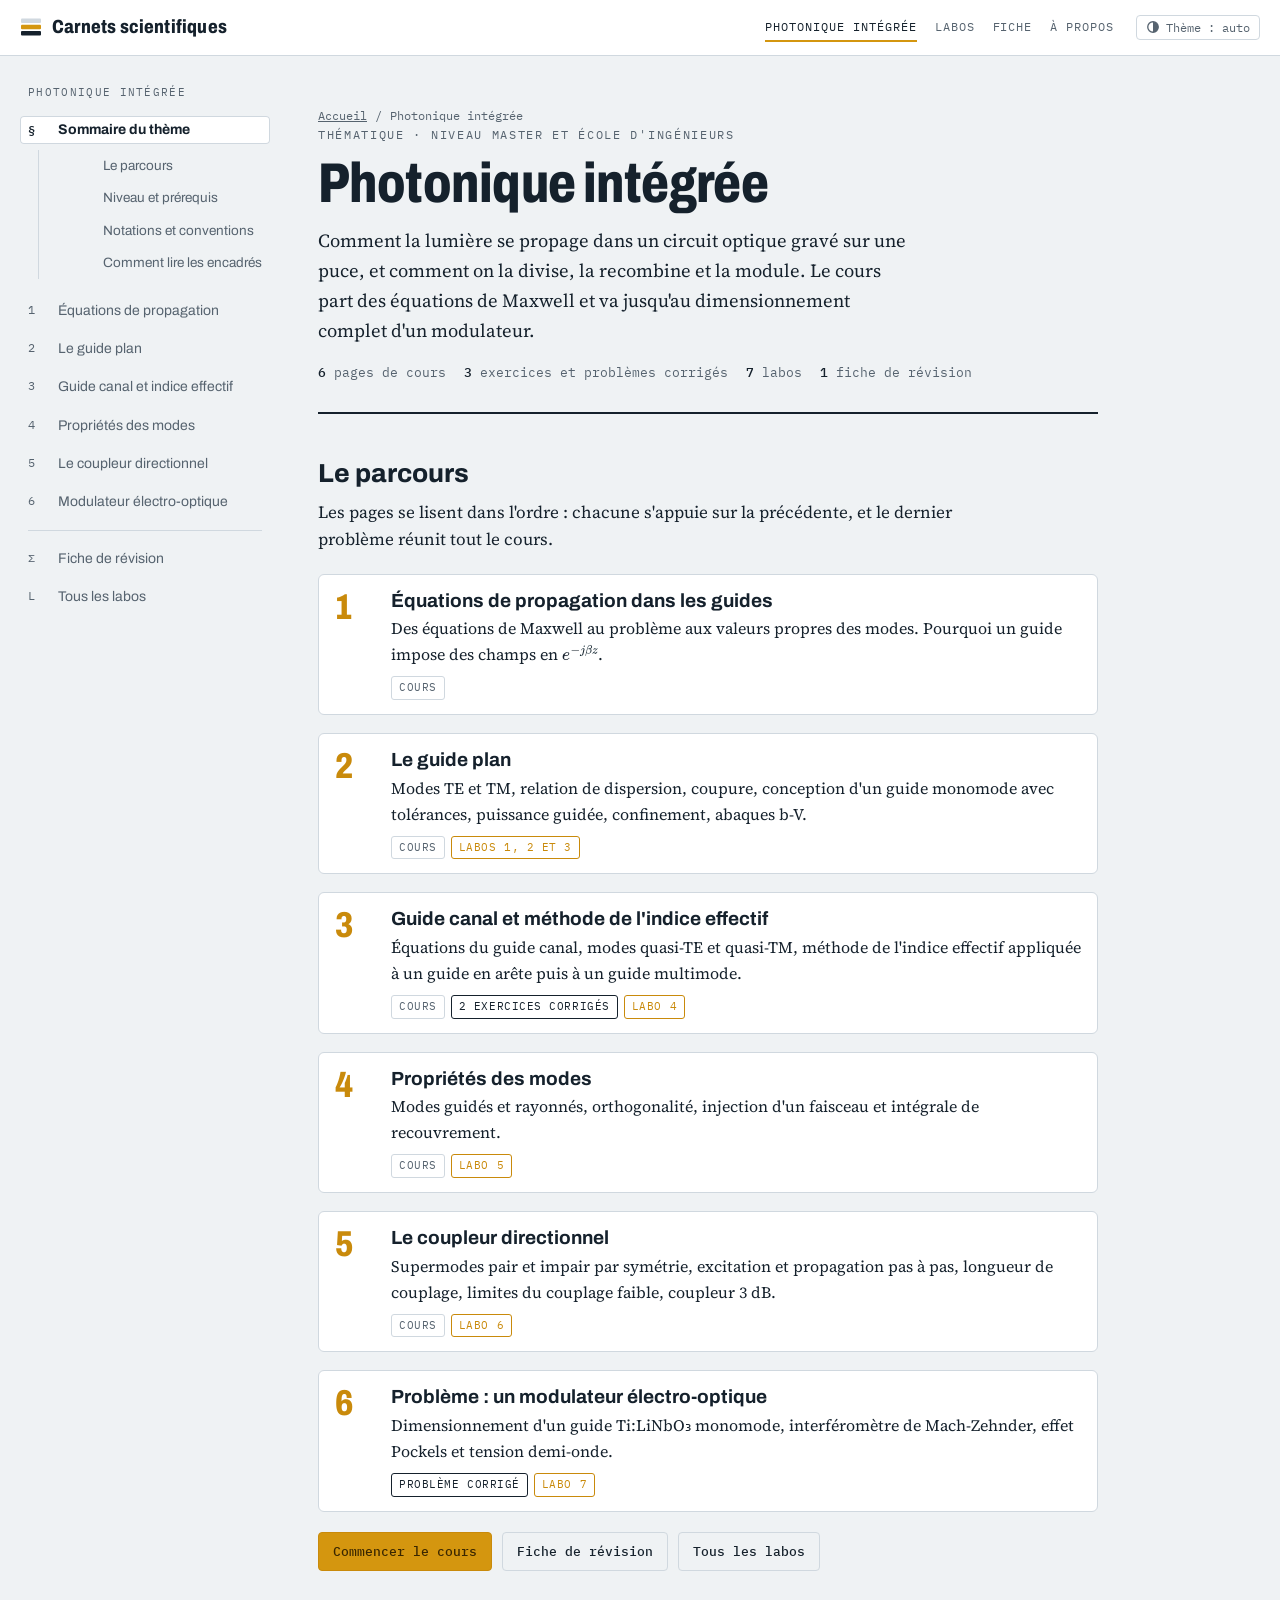
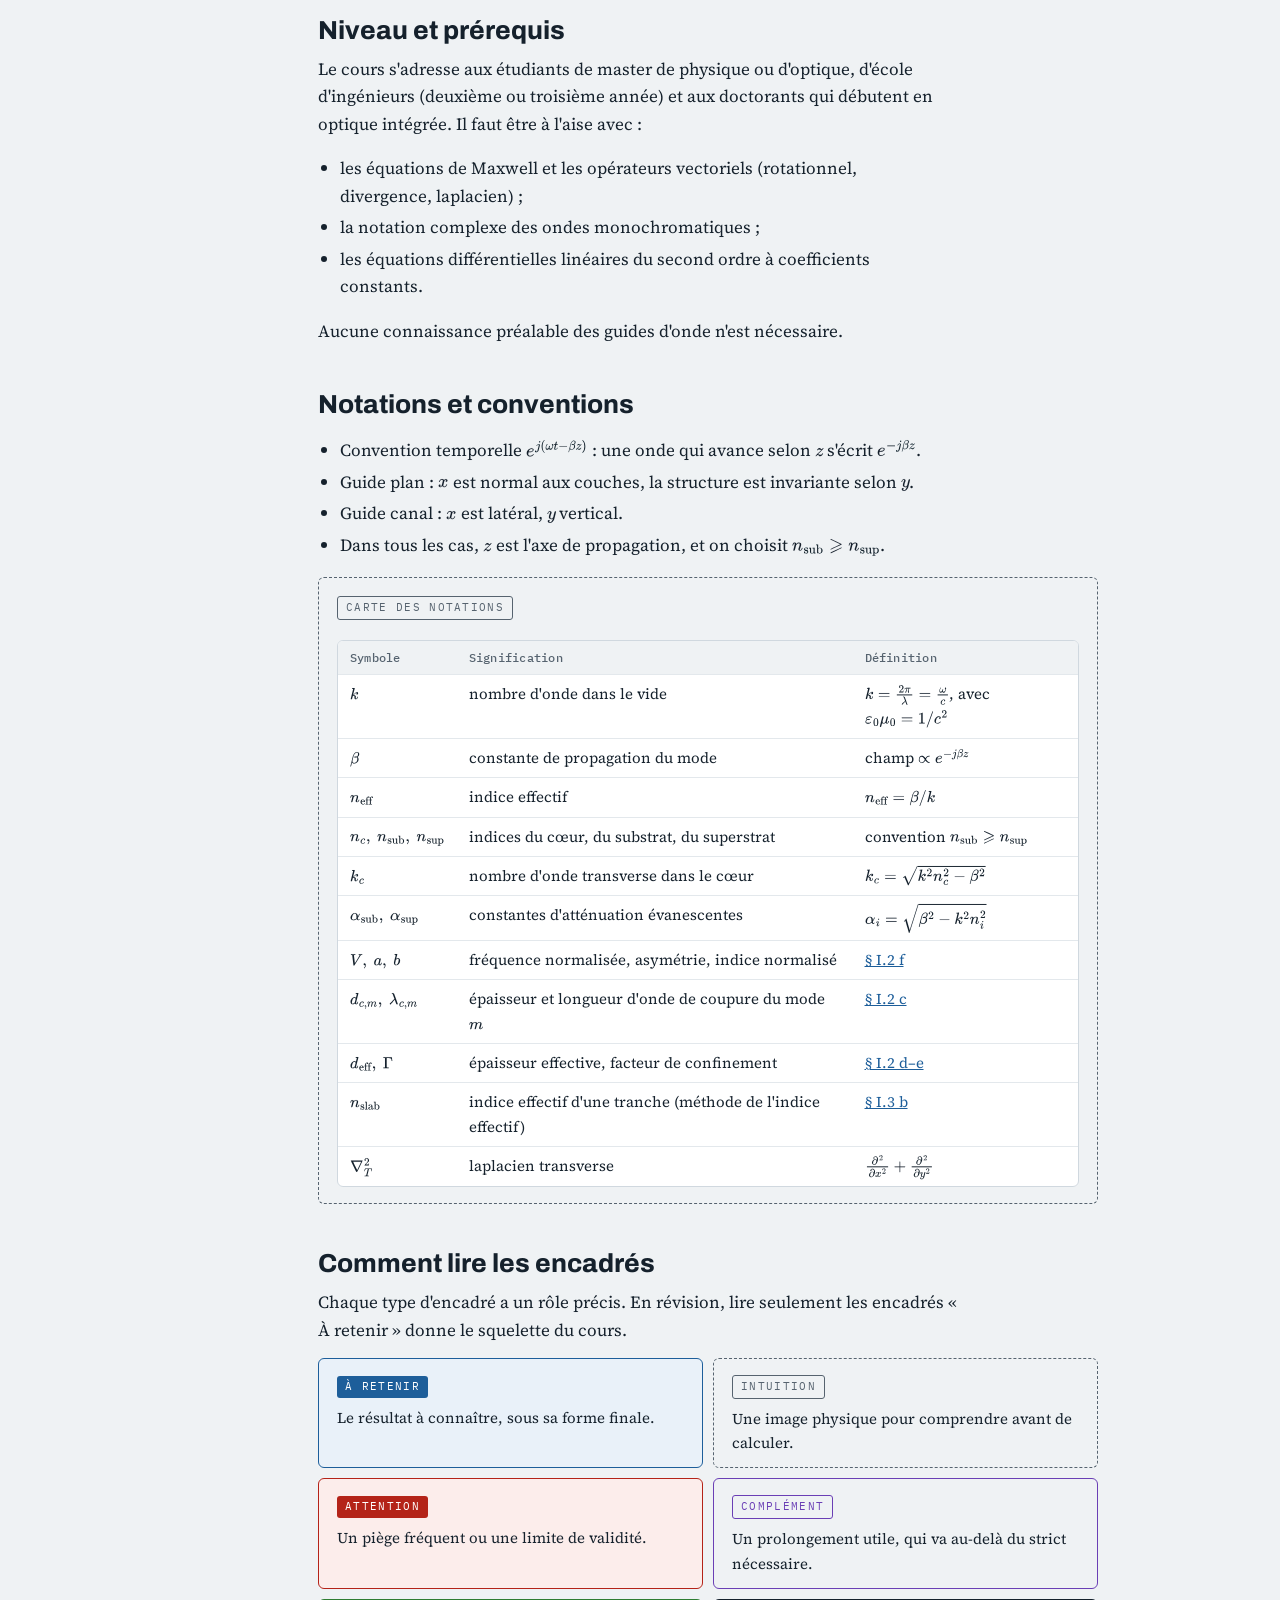
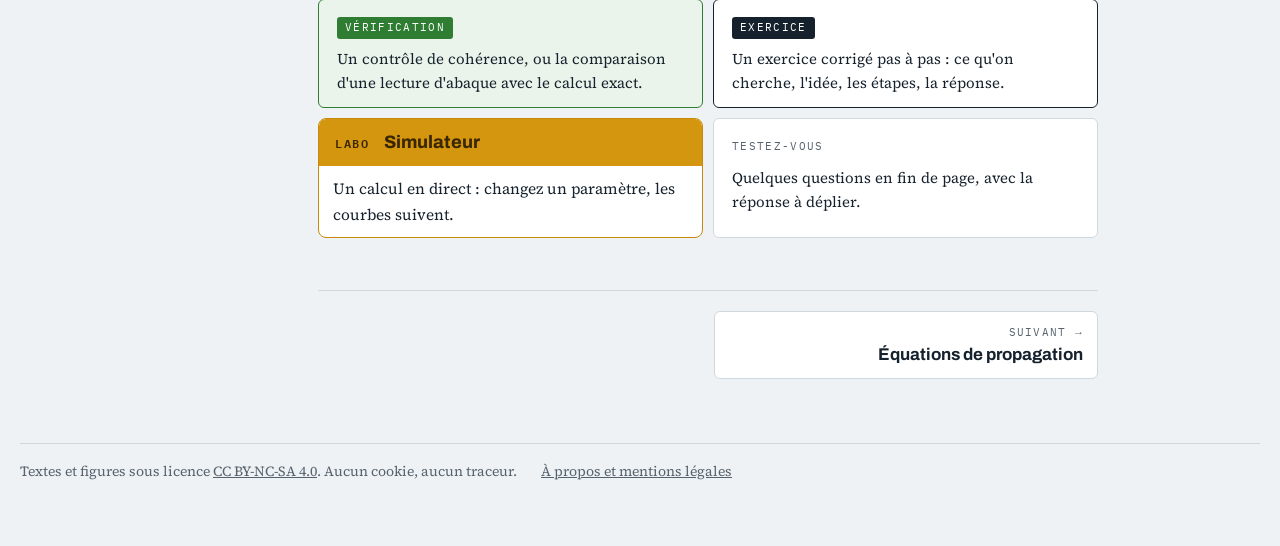
==== commit e1f29601: "Add files via upload" ====
--- a/photonique-integree/index.html
+++ b/photonique-integree/index.html
@@ -80,7 +80,7 @@
     <p>Modes guidés et rayonnés, orthogonalité, injection d'un faisceau et intégrale de recouvrement.</p>
     <div class="chips"><span class="chip">Cours</span><span class="chip c-lab">Labo 5</span></div></li>
   <li><a class="pt-title" href="coupleur-directionnel.html">Le coupleur directionnel</a>
-    <p>Supermodes pair et impair, échange de puissance, longueur de couplage, coupleur 3 dB.</p>
+    <p>Supermodes pair et impair par symétrie, excitation et propagation pas à pas, longueur de couplage, limites du couplage faible, coupleur 3 dB.</p>
     <div class="chips"><span class="chip">Cours</span><span class="chip c-lab">Labo 6</span></div></li>
   <li><a class="pt-title" href="modulateur-electro-optique.html">Problème : un modulateur électro-optique</a>
     <p>Dimensionnement d'un guide Ti:LiNbO₃ monomode, interféromètre de Mach-Zehnder, effet Pockels et tension demi-onde.</p>
